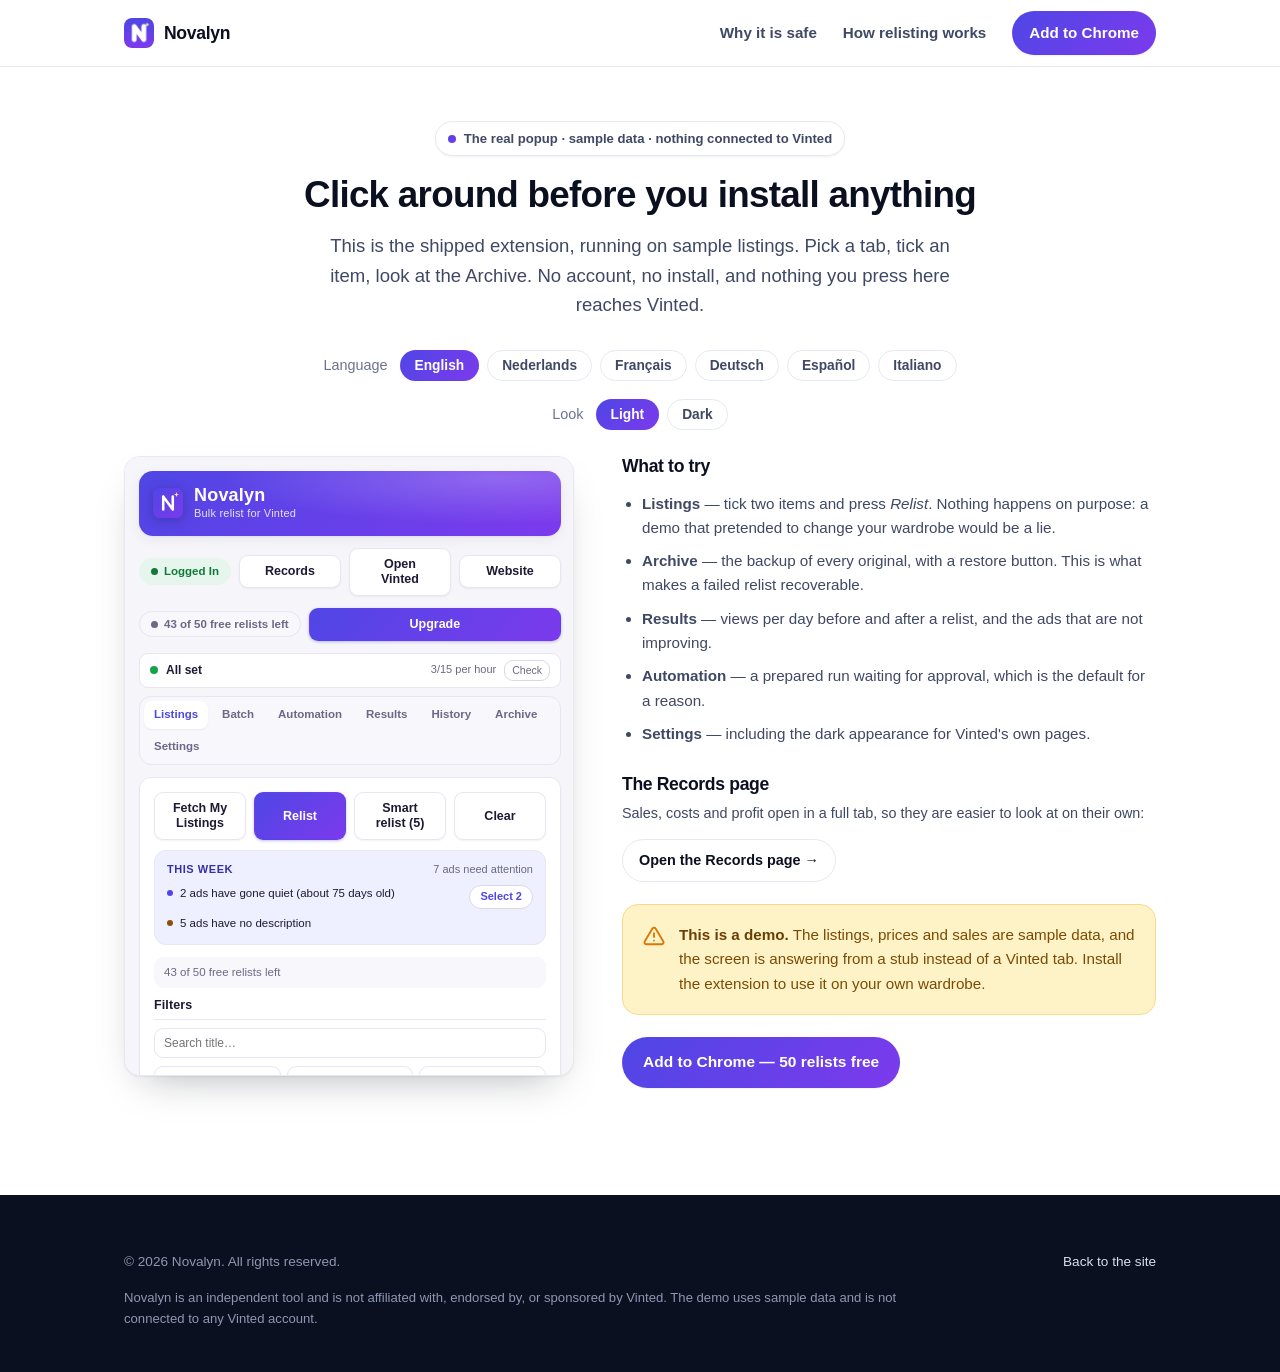
==== demo/index.html @ a6d48519 "Turn the site into a conversion page, add the live demo and NL/FR/DE guides The landing page now lea" ====
<!DOCTYPE html>
<html lang="en">
<head>
  <meta charset="utf-8" />
  <meta name="viewport" content="width=device-width, initial-scale=1" />
  <title>Try the Novalyn popup — live demo, no install</title>
  <meta name="description" content="Click through the real Novalyn popup with sample data: listings, archive, results and records. Nothing is connected to Vinted." />
  <link rel="icon" type="image/png" href="../assets/icon-128.png" />
  <link rel="stylesheet" href="../styles.css" />
  <meta name="robots" content="noindex" />
  <style>
    .demo-page { padding: 54px 0 90px; }
    .demo-page h1 { font-size: clamp(1.7rem, 3.6vw, 2.3rem); }
    .demo-notes { max-width: 780px; margin: 0 auto 30px; }
    .demo-notes .notice { margin-top: 20px; }
    .demo-side { display: grid; grid-template-columns: 450px 1fr; gap: 48px; align-items: start; }
    @media (max-width: 900px) { .demo-side { grid-template-columns: 1fr; gap: 28px; } }
    .demo-side h2 { font-size: 1.1rem; margin-top: 0; }
    .demo-side ul { padding-left: 20px; color: var(--ink-soft); font-size: 0.95rem; }
    .demo-side li { margin-bottom: 9px; }
  </style>
</head>
<body>
  <a class="skip-link" href="#main">Skip to content</a>

  <header class="site-header">
    <div class="wrap">
      <a class="brand" href="../index.html"><img src="../assets/icon-128.png" alt="" /><span>Novalyn</span></a>
      <nav class="nav" aria-label="Main">
        <a href="../index.html#safe">Why it is safe</a>
        <a href="../relist-vinted.html">How relisting works</a>
        <a class="btn btn--primary btn--sm" href="https://chromewebstore.google.com/detail/novalyn-%E2%80%94-vinted-relister/flnfapmkkmegfpbakndnlgehimpfccic">Add to Chrome</a>
      </nav>
    </div>
  </header>

  <main id="main" class="demo-page">
    <div class="wrap">
      <div class="demo-notes center">
        <span class="eyebrow"><span class="dot"></span> The real popup · sample data · nothing connected to Vinted</span>
        <h1>Click around before you install anything</h1>
        <p class="lede" style="margin:0 auto">
          This is the shipped extension, running on sample listings. Pick a tab, tick an item,
          look at the Archive. No account, no install, and nothing you press here reaches Vinted.
        </p>
      </div>

      <div class="demo-bar">
        <span class="small muted" style="margin-right:4px">Language</span>
        <button class="chip" data-lang="en" aria-pressed="true">English</button>
        <button class="chip" data-lang="nl" aria-pressed="false">Nederlands</button>
        <button class="chip" data-lang="fr" aria-pressed="false">Français</button>
        <button class="chip" data-lang="de" aria-pressed="false">Deutsch</button>
        <button class="chip" data-lang="es" aria-pressed="false">Español</button>
        <button class="chip" data-lang="it" aria-pressed="false">Italiano</button>
      </div>
      <div class="demo-bar" style="margin-bottom:26px">
        <span class="small muted" style="margin-right:4px">Look</span>
        <button class="chip" data-theme="light" aria-pressed="true">Light</button>
        <button class="chip" data-theme="dark" aria-pressed="false">Dark</button>
      </div>

      <div class="demo-side">
        <div class="demo-shell">
          <div class="demo-frame">
            <iframe id="demoFrame" title="Novalyn popup demo" src="harness/popup.html?lang=en&amp;theme=light&amp;hint=1"></iframe>
          </div>
        </div>

        <div>
          <h2>What to try</h2>
          <ul>
            <li><strong>Listings</strong> — tick two items and press <em>Relist</em>. Nothing happens on purpose: a demo that pretended to change your wardrobe would be a lie.</li>
            <li><strong>Archive</strong> — the backup of every original, with a restore button. This is what makes a failed relist recoverable.</li>
            <li><strong>Results</strong> — views per day before and after a relist, and the ads that are not improving.</li>
            <li><strong>Automation</strong> — a prepared run waiting for approval, which is the default for a reason.</li>
            <li><strong>Settings</strong> — including the dark appearance for Vinted's own pages.</li>
          </ul>

          <h2 style="margin-top:28px">The Records page</h2>
          <p class="small" style="color:var(--ink-soft)">
            Sales, costs and profit open in a full tab, so they are easier to look at on their own:
          </p>
          <p><a class="btn btn--ghost btn--sm" href="harness/options.html?theme=light">Open the Records page →</a></p>

          <div class="notice" style="margin-top:22px">
            <svg viewBox="0 0 24 24" fill="none" stroke="currentColor" stroke-width="2" stroke-linecap="round" stroke-linejoin="round" aria-hidden="true"><path d="M12 9v4M12 17h.01M10.3 3.9 1.8 18a2 2 0 0 0 1.7 3h17a2 2 0 0 0 1.7-3L13.7 3.9a2 2 0 0 0-3.4 0Z"/></svg>
            <p>
              <strong>This is a demo.</strong> The listings, prices and sales are sample data, and
              the screen is answering from a stub instead of a Vinted tab. Install the extension
              to use it on your own wardrobe.
            </p>
          </div>

          <p style="margin-top:22px">
            <a class="btn btn--primary" href="https://chromewebstore.google.com/detail/novalyn-%E2%80%94-vinted-relister/flnfapmkkmegfpbakndnlgehimpfccic">Add to Chrome — 50 relists free</a>
          </p>
        </div>
      </div>
    </div>
  </main>

  <div class="demo-toast" id="demoToast" role="status" aria-live="polite"></div>

  <footer class="site-footer">
    <div class="wrap">
      <div class="footer-bottom" style="border-top:0;margin-top:0;padding-top:0">
        <span>&copy; 2026 Novalyn. All rights reserved.</span>
        <span><a href="../index.html">Back to the site</a></span>
      </div>
      <p class="disclaimer">
        Novalyn is an independent tool and is not affiliated with, endorsed by, or sponsored by
        Vinted. The demo uses sample data and is not connected to any Vinted account.
      </p>
    </div>
  </footer>

  <script>
    (function () {
      var frame = document.getElementById('demoFrame');
      var state = { lang: 'en', theme: 'light' };

      function src() {
        return 'harness/popup.html?lang=' + state.lang + '&theme=' + state.theme + '&hint=1';
      }
      function render() {
        frame.src = src();
        document.querySelectorAll('[data-lang]').forEach(function (b) {
          b.setAttribute('aria-pressed', String(b.dataset.lang === state.lang));
        });
        document.querySelectorAll('[data-theme]').forEach(function (b) {
          b.setAttribute('aria-pressed', String(b.dataset.theme === state.theme));
        });
        var q = '?lang=' + state.lang + '&theme=' + state.theme;
        history.replaceState(null, '', q);
      }

      document.querySelectorAll('[data-lang]').forEach(function (b) {
        b.addEventListener('click', function () { state.lang = b.dataset.lang; render(); });
      });
      document.querySelectorAll('[data-theme]').forEach(function (b) {
        b.addEventListener('click', function () { state.theme = b.dataset.theme; render(); });
      });

      // The harness tells us when a real action was attempted, so the page can
      // say "sample data" instead of leaving the visitor guessing.
      var toast = document.getElementById('demoToast');
      var timer;
      window.addEventListener('message', function (event) {
        if (!event.data || !event.data.novalynDemo) return;
        toast.textContent = 'Demo only — nothing was sent to Vinted and nothing in your wardrobe changed.';
        toast.classList.add('show');
        clearTimeout(timer);
        timer = setTimeout(function () { toast.classList.remove('show'); }, 4200);
      });

      var params = new URLSearchParams(location.search);
      if (['en', 'nl', 'fr', 'de', 'es', 'it'].indexOf(params.get('lang')) !== -1) state.lang = params.get('lang');
      if (params.get('theme') === 'dark') state.theme = 'dark';
      render();
    })();
  </script>
</body>
</html>
---- styles.css ----
/* ==========================================================================
   Novalyn — marketing site
   Plain CSS, no build step. Brand: indigo -> violet, amber accent.
   ========================================================================== */

:root {
  --ink: #0b1020;
  --ink-soft: #3f4864;
  --muted: #6b7390;
  --line: #e7e9f2;
  --bg: #ffffff;
  --bg-soft: #f7f8fc;
  --bg-tint: #f1f0fe;

  --indigo: #4f46e5;
  --violet: #7c3aed;
  --amber: #d97706;
  --amber-bg: #fef3c7;

  --brand: linear-gradient(135deg, #4f46e5 0%, #7c3aed 100%);

  --radius: 16px;
  --radius-sm: 10px;
  --shadow-sm: 0 1px 2px rgba(11, 16, 32, 0.06);
  --shadow: 0 1px 2px rgba(11, 16, 32, 0.06), 0 18px 40px -20px rgba(11, 16, 32, 0.35);
  --maxw: 1080px;

  --font: -apple-system, BlinkMacSystemFont, "Segoe UI", Roboto, Helvetica, Arial,
    "Apple Color Emoji", "Segoe UI Emoji", sans-serif;
}

* { box-sizing: border-box; }

html { scroll-behavior: smooth; -webkit-text-size-adjust: 100%; }

body {
  margin: 0;
  font-family: var(--font);
  color: var(--ink);
  background: var(--bg);
  line-height: 1.6;
  font-size: 17px;
  -webkit-font-smoothing: antialiased;
}

h1, h2, h3 { line-height: 1.15; letter-spacing: -0.02em; margin: 0 0 0.4em; }
h1 { font-size: clamp(2rem, 5vw, 3.1rem); font-weight: 800; }
h2 { font-size: clamp(1.5rem, 3.4vw, 2.1rem); font-weight: 750; }
h3 { font-size: 1.15rem; font-weight: 700; }
p { margin: 0 0 1em; }
a { color: var(--indigo); text-decoration: none; }
a:hover { text-decoration: underline; }

.wrap { max-width: var(--maxw); margin: 0 auto; padding: 0 24px; }
.narrow { max-width: 720px; }
.center { text-align: center; }
.muted { color: var(--muted); }
.small { font-size: 0.9rem; }
.section { padding: 84px 0; }
.section--soft { background: var(--bg-soft); border-block: 1px solid var(--line); }
.section-head { max-width: 640px; margin: 0 auto 52px; text-align: center; }
.section-head p { color: var(--muted); font-size: 1.05rem; margin: 0; }

/* ---- Header ---------------------------------------------------------- */

.site-header {
  position: sticky;
  top: 0;
  z-index: 50;
  background: rgba(255, 255, 255, 0.82);
  backdrop-filter: saturate(180%) blur(12px);
  border-bottom: 1px solid var(--line);
}
.site-header .wrap {
  display: flex;
  align-items: center;
  gap: 20px;
  height: 66px;
}
.brand { display: inline-flex; align-items: center; gap: 10px; font-weight: 800; letter-spacing: -0.02em; color: var(--ink); }
.brand:hover { text-decoration: none; }
.brand img { width: 30px; height: 30px; border-radius: 8px; display: block; }
.brand span { font-size: 1.1rem; }
.nav { margin-left: auto; display: flex; align-items: center; gap: 26px; }
.nav a { color: var(--ink-soft); font-size: 0.95rem; font-weight: 550; }
.nav a:hover { color: var(--ink); text-decoration: none; }
.nav .btn { color: #fff; }
@media (max-width: 720px) { .nav a:not(.btn) { display: none; } }

/* ---- Buttons --------------------------------------------------------- */

.btn {
  display: inline-flex;
  align-items: center;
  justify-content: center;
  gap: 8px;
  padding: 12px 20px;
  border-radius: 999px;
  font-weight: 650;
  font-size: 0.97rem;
  border: 1px solid transparent;
  cursor: pointer;
  transition: transform 0.12s ease, box-shadow 0.12s ease, background 0.12s ease;
}
.btn:hover { text-decoration: none; transform: translateY(-1px); }
.btn--primary { background: var(--brand); color: #fff; box-shadow: var(--shadow-sm); }
.btn--primary:hover { box-shadow: var(--shadow); }
.btn--ghost { background: #fff; color: var(--ink); border-color: var(--line); }
.btn--ghost:hover { border-color: #cfd3e6; }
.btn--block { width: 100%; }
.btn--sm { padding: 9px 16px; font-size: 0.9rem; }

/* ---- Hero ------------------------------------------------------------ */

.hero {
  position: relative;
  overflow: hidden;
  padding: 92px 0 76px;
  background:
    radial-gradient(60% 60% at 15% 0%, #eef0ff 0%, rgba(238, 240, 255, 0) 60%),
    radial-gradient(55% 55% at 100% 10%, #f6ecff 0%, rgba(246, 236, 255, 0) 55%);
}
.hero-grid { display: grid; grid-template-columns: 1.15fr 0.85fr; gap: 56px; align-items: center; }
@media (max-width: 900px) { .hero-grid { grid-template-columns: 1fr; gap: 36px; } .hero { padding: 64px 0 56px; } }
.eyebrow {
  display: inline-flex;
  align-items: center;
  gap: 8px;
  padding: 6px 12px;
  border-radius: 999px;
  background: #fff;
  border: 1px solid var(--line);
  font-size: 0.82rem;
  font-weight: 600;
  color: var(--ink-soft);
  box-shadow: var(--shadow-sm);
  margin-bottom: 18px;
}
.eyebrow .dot { width: 8px; height: 8px; border-radius: 50%; background: var(--brand); }
.hero h1 .grad { background: var(--brand); -webkit-background-clip: text; background-clip: text; color: transparent; }
.lede { font-size: 1.16rem; color: var(--ink-soft); max-width: 34em; }
.cta-row { display: flex; flex-wrap: wrap; gap: 12px; margin: 26px 0 16px; }
.trust { display: flex; flex-wrap: wrap; gap: 8px 20px; color: var(--muted); font-size: 0.9rem; }
.trust span { display: inline-flex; align-items: center; gap: 7px; }
.trust svg { width: 16px; height: 16px; color: var(--violet); flex: none; }

/* App mock */
.mock {
  border-radius: 22px;
  background: #fff;
  border: 1px solid var(--line);
  box-shadow: var(--shadow);
  overflow: hidden;
}
.mock-bar { display: flex; align-items: center; gap: 7px; padding: 12px 14px; border-bottom: 1px solid var(--line); background: var(--bg-soft); }
.mock-bar i { width: 10px; height: 10px; border-radius: 50%; background: #d9dcec; display: block; }
.mock-bar .t { margin-left: 8px; font-size: 0.78rem; color: var(--muted); font-weight: 600; }
.mock-body { padding: 16px; }
.mock-row { display: flex; align-items: center; gap: 12px; padding: 10px; border: 1px solid var(--line); border-radius: 12px; margin-bottom: 10px; }
.mock-row:last-child { margin-bottom: 0; }
.mock-thumb { width: 42px; height: 42px; border-radius: 9px; background: var(--brand); flex: none; opacity: 0.92; }
.mock-thumb.b { background: linear-gradient(135deg, #f59e0b, #fbbf24); }
.mock-thumb.c { background: linear-gradient(135deg, #0ea5e9, #6366f1); }
.mock-lines { flex: 1; }
.mock-lines b { display: block; height: 9px; border-radius: 5px; background: #e7e9f2; margin-bottom: 6px; }
.mock-lines b:first-child { width: 62%; background: #d5d9ea; }
.mock-lines b:last-child { width: 38%; margin-bottom: 0; }
.mock-check { width: 20px; height: 20px; border-radius: 6px; background: var(--brand); flex: none; position: relative; }
.mock-check::after { content: ""; position: absolute; inset: 0; background: no-repeat center/12px url("data:image/svg+xml,%3Csvg xmlns='http://www.w3.org/2000/svg' viewBox='0 0 24 24' fill='none' stroke='white' stroke-width='3.2' stroke-linecap='round' stroke-linejoin='round'%3E%3Cpath d='M20 6 9 17l-5-5'/%3E%3C/svg%3E"); }
.mock-progress { margin-top: 14px; height: 8px; border-radius: 999px; background: #eceef8; overflow: hidden; }
.mock-progress i { display: block; height: 100%; width: 68%; background: var(--brand); border-radius: 999px; }
.mock-note { margin-top: 10px; font-size: 0.76rem; color: var(--muted); }

/* ---- Notice ---------------------------------------------------------- */

.notice {
  display: flex;
  gap: 14px;
  align-items: flex-start;
  padding: 18px 20px;
  border-radius: var(--radius);
  background: var(--amber-bg);
  border: 1px solid #fcd98a;
  color: #7c4a03;
}
.notice strong { color: #6a3e02; }
.notice svg { width: 22px; height: 22px; flex: none; margin-top: 2px; color: var(--amber); }
.notice p { margin: 0; font-size: 0.95rem; }

/* ---- Cards / grids --------------------------------------------------- */

.grid { display: grid; gap: 20px; }
.grid--3 { grid-template-columns: repeat(3, 1fr); }
.grid--2 { grid-template-columns: repeat(2, 1fr); }
@media (max-width: 900px) { .grid--3 { grid-template-columns: 1fr 1fr; } }
@media (max-width: 640px) { .grid--3, .grid--2 { grid-template-columns: 1fr; } }

.card {
  background: #fff;
  border: 1px solid var(--line);
  border-radius: var(--radius);
  padding: 24px;
  box-shadow: var(--shadow-sm);
}
.card h3 { margin-bottom: 6px; }
.card p { color: var(--ink-soft); margin: 0; font-size: 0.97rem; }
.icon-badge {
  width: 42px; height: 42px; border-radius: 12px; display: grid; place-items: center;
  background: var(--bg-tint); color: var(--indigo); margin-bottom: 14px;
}
.icon-badge svg { width: 22px; height: 22px; }

/* ---- Steps ----------------------------------------------------------- */

.steps { counter-reset: step; display: grid; gap: 20px; grid-template-columns: repeat(3, 1fr); }
@media (max-width: 900px) { .steps { grid-template-columns: 1fr; } }
.step { position: relative; padding-top: 8px; }
.step .num {
  counter-increment: step;
  width: 40px; height: 40px; border-radius: 12px; display: grid; place-items: center;
  background: var(--brand); color: #fff; font-weight: 800; margin-bottom: 16px;
}
.step .num::before { content: counter(step); }
.step h3 { margin-bottom: 6px; }
.step p { color: var(--ink-soft); margin: 0; font-size: 0.97rem; }

/* ---- Pricing --------------------------------------------------------- */

.plans { display: grid; gap: 22px; grid-template-columns: repeat(3, 1fr); align-items: start; }
@media (max-width: 900px) { .plans { grid-template-columns: 1fr; max-width: 460px; margin: 0 auto; } }
.plan {
  position: relative;
  background: #fff;
  border: 1px solid var(--line);
  border-radius: 20px;
  padding: 28px 26px;
  box-shadow: var(--shadow-sm);
}
.plan--featured { border: 2px solid transparent; background: linear-gradient(#fff, #fff) padding-box, var(--brand) border-box; box-shadow: var(--shadow); }
.plan .tag {
  position: absolute; top: -13px; left: 50%; transform: translateX(-50%);
  background: var(--brand); color: #fff; font-size: 0.72rem; font-weight: 700;
  letter-spacing: 0.06em; text-transform: uppercase; padding: 5px 12px; border-radius: 999px; white-space: nowrap;
}
.plan .name { font-weight: 700; font-size: 1.05rem; }
.plan .price { font-size: 2.6rem; font-weight: 800; letter-spacing: -0.03em; margin: 8px 0 2px; }
.plan .price small { font-size: 1rem; font-weight: 600; color: var(--muted); letter-spacing: 0; }
.plan .note { color: var(--muted); font-size: 0.9rem; min-height: 1.3em; margin-bottom: 18px; }
.plan ul { list-style: none; padding: 0; margin: 0 0 22px; }
.plan li { display: flex; gap: 10px; align-items: flex-start; padding: 7px 0; font-size: 0.95rem; color: var(--ink-soft); }
.plan li svg { width: 18px; height: 18px; color: var(--indigo); flex: none; margin-top: 3px; }
.plan--featured .price { color: var(--indigo); }
.pricing-foot { text-align: center; color: var(--muted); font-size: 0.92rem; margin-top: 26px; }

/* ---- FAQ ------------------------------------------------------------- */

.faq { max-width: 760px; margin: 0 auto; }
.faq details {
  border: 1px solid var(--line);
  border-radius: var(--radius-sm);
  background: #fff;
  margin-bottom: 12px;
  padding: 0 18px;
  box-shadow: var(--shadow-sm);
}
.faq summary {
  cursor: pointer; list-style: none; font-weight: 650; padding: 16px 0;
  display: flex; justify-content: space-between; gap: 16px; align-items: center;
}
.faq summary::-webkit-details-marker { display: none; }
.faq summary::after { content: "+"; font-size: 1.3rem; color: var(--muted); font-weight: 400; }
.faq details[open] summary::after { content: "\2013"; }
.faq details p { color: var(--ink-soft); margin: 0 0 16px; font-size: 0.97rem; }

/* ---- Legal / prose pages --------------------------------------------- */

.page-head { padding: 64px 0 8px; }
.page-head h1 { font-size: clamp(1.8rem, 4vw, 2.6rem); }
.prose { padding: 32px 0 96px; }
.prose h2 { font-size: 1.35rem; margin-top: 44px; }
.prose h2:first-child { margin-top: 0; }
.prose ul { color: var(--ink-soft); padding-left: 22px; }
.prose li { margin-bottom: 8px; }
.prose li::marker { color: var(--indigo); }
.prose .meta { color: var(--muted); font-size: 0.9rem; }
.prose strong { color: var(--ink); }
.callout {
  border-left: 3px solid var(--indigo);
  background: var(--bg-soft);
  padding: 16px 20px;
  border-radius: 0 var(--radius-sm) var(--radius-sm) 0;
  margin: 24px 0;
}
.callout p:last-child { margin-bottom: 0; }

/* ---- Footer ---------------------------------------------------------- */

.site-footer { background: var(--ink); color: #c3c8dd; padding: 56px 0 30px; }
.site-footer a { color: #d9dcec; }
.footer-grid { display: grid; grid-template-columns: 1.6fr 1fr 1fr; gap: 36px; }
.footer-grid--4 { grid-template-columns: 1.5fr 1fr 1fr 1fr; }
@media (max-width: 760px) { .footer-grid { grid-template-columns: 1fr; gap: 28px; } }
.site-footer .brand { color: #fff; }
.site-footer .brand span { color: #fff; }
.footer-tag { color: #9aa1bd; font-size: 0.92rem; margin-top: 12px; max-width: 30em; }
.footer-col h4 { color: #fff; font-size: 0.82rem; text-transform: uppercase; letter-spacing: 0.08em; margin: 0 0 12px; }
.footer-col a { display: block; padding: 4px 0; font-size: 0.94rem; }
.footer-bottom { border-top: 1px solid rgba(255, 255, 255, 0.12); margin-top: 40px; padding-top: 22px; font-size: 0.85rem; color: #8f96b3; display: flex; flex-wrap: wrap; gap: 8px 24px; justify-content: space-between; }
.disclaimer { font-size: 0.82rem; color: #8f96b3; margin-top: 14px; max-width: 62em; }

/* ---- Screenshots ----------------------------------------------------- */

/* Grid tracks default to `min-width: auto`, and a replaced element's intrinsic
   width is its attribute width — a 700px screenshot then forces the column
   wider than the phone it is displayed on. */
.hero-grid > *, .shot-grid > *, .compare-wrap > * { min-width: 0; }
figure { margin: 0; max-width: 100%; }

/* A screenshot is taller than any sensible slot on the page, and a hard cut can
   slice a button in half. The fade makes the bottom edge deliberate instead of
   accidental. */
.shot-clip {
  overflow: hidden;
  border-radius: 16px;
  border: 1px solid var(--line);
  box-shadow: var(--shadow);
  background: #fff;
  -webkit-mask-image: linear-gradient(to bottom, #000 84%, rgba(0, 0, 0, 0) 100%);
  mask-image: linear-gradient(to bottom, #000 84%, rgba(0, 0, 0, 0) 100%);
}
.shot-clip .shot {
  border: 0;
  border-radius: 0;
  box-shadow: none;
}
.shot-clip--hero { height: 600px; }
.shot-clip--tall { height: 460px; }
@media (max-width: 820px) { .shot-clip--hero { height: 520px; } .shot-clip--tall { height: 420px; } }

.shot {
  display: block;
  max-width: 100%;
  width: 100%;
  height: auto;
  border-radius: 16px;
  border: 1px solid var(--line);
  box-shadow: var(--shadow);
  background: #fff;
}
.shot-frame { position: relative; }
.shot-frame figcaption {
  margin-top: 12px;
  font-size: 0.88rem;
  color: var(--muted);
  text-align: center;
}
.shot-frame figcaption strong { color: var(--ink-soft); display: block; font-size: 0.95rem; }
.shot-grid { display: grid; grid-template-columns: 1fr 1fr; gap: 32px; align-items: start; }
@media (max-width: 820px) { .shot-grid { grid-template-columns: 1fr; gap: 28px; } }

/* ---- The safe order -------------------------------------------------- */

.order { display: grid; grid-template-columns: repeat(4, 1fr); gap: 16px; margin-top: 8px; }
@media (max-width: 900px) { .order { grid-template-columns: 1fr 1fr; } }
@media (max-width: 520px) { .order { grid-template-columns: 1fr; } }
.order-step {
  position: relative;
  background: #fff;
  border: 1px solid var(--line);
  border-radius: var(--radius);
  padding: 18px 18px 16px;
  box-shadow: var(--shadow-sm);
}
.order-step .n {
  width: 26px; height: 26px; border-radius: 8px; display: grid; place-items: center;
  background: var(--bg-tint); color: var(--indigo); font-weight: 800; font-size: 0.8rem;
  margin-bottom: 10px;
}
.order-step h3 { font-size: 1rem; margin-bottom: 4px; }
.order-step p { margin: 0; font-size: 0.9rem; color: var(--ink-soft); }
.order-step--last { background: #fff8f6; border-color: #f6d3c7; }
.order-step--last .n { background: #fde8e2; color: #b42318; }

/* ---- Comparison table ------------------------------------------------ */

.compare-wrap { overflow-x: auto; -webkit-overflow-scrolling: touch; }
.compare {
  width: 100%;
  min-width: 640px;
  border-collapse: separate;
  border-spacing: 0;
  background: #fff;
  border: 1px solid var(--line);
  border-radius: 18px;
  overflow: hidden;
  box-shadow: var(--shadow-sm);
}
.compare th, .compare td {
  padding: 15px 18px;
  text-align: left;
  font-size: 0.94rem;
  border-bottom: 1px solid var(--line);
  vertical-align: top;
}
.compare thead th {
  background: var(--bg-soft);
  font-size: 0.76rem;
  text-transform: uppercase;
  letter-spacing: 0.07em;
  color: var(--muted);
  font-weight: 700;
}
.compare thead th.us { color: var(--indigo); }
.compare tbody th { font-weight: 600; color: var(--ink); width: 34%; }
.compare td.us { background: #fbfaff; }
.compare tbody tr:last-child th, .compare tbody tr:last-child td { border-bottom: 0; }
.compare .yes, .compare .no { display: inline-flex; gap: 8px; align-items: flex-start; }
.compare .yes::before, .compare .no::before { font-weight: 800; line-height: 1.5; }
.compare .yes::before { content: "\2713"; color: #0f766e; }
.compare .no::before { content: "\2715"; color: #b42318; }
.compare .no { color: var(--ink-soft); }

/* ---- Closing band ---------------------------------------------------- */

.band {
  background: var(--ink);
  color: #e6e8f4;
  padding: 72px 0;
  text-align: center;
}
.band h2 { color: #fff; }
.band p { color: #b6bcd6; max-width: 34em; margin: 0 auto 26px; }
.band .trust { justify-content: center; color: #9aa1bd; }
.band .trust svg { color: #a78bfa; }
.band .btn--ghost { background: transparent; color: #fff; border-color: rgba(255, 255, 255, 0.28); }
.band .btn--ghost:hover { border-color: rgba(255, 255, 255, 0.55); }

/* ---- Demo page ------------------------------------------------------- */

.demo-shell { width: 450px; max-width: 100%; margin: 0 auto; }
.demo-frame {
  width: 450px;
  height: 620px;
  border-radius: 16px;
  overflow: hidden;
  border: 1px solid var(--line);
  box-shadow: var(--shadow);
  background: #fff;
}
.demo-frame iframe { width: 100%; height: 100%; border: 0; display: block; }
@media (max-width: 520px) {
  .demo-shell { width: 351px; }
  .demo-frame { transform: scale(0.78); transform-origin: top left; }
}
.demo-bar {
  display: flex;
  flex-wrap: wrap;
  gap: 8px;
  align-items: center;
  justify-content: center;
  margin-bottom: 18px;
}
.demo-bar .chip {
  border: 1px solid var(--line);
  background: #fff;
  color: var(--ink-soft);
  border-radius: 999px;
  padding: 7px 14px;
  font-size: 0.86rem;
  font-weight: 600;
  cursor: pointer;
}
.demo-bar .chip[aria-pressed="true"] { background: var(--brand); color: #fff; border-color: transparent; }
.demo-toast {
  position: fixed;
  left: 50%;
  bottom: 24px;
  transform: translate(-50%, 12px);
  background: var(--ink);
  color: #fff;
  padding: 12px 18px;
  border-radius: 12px;
  font-size: 0.9rem;
  box-shadow: var(--shadow);
  opacity: 0;
  pointer-events: none;
  transition: opacity 0.2s ease, transform 0.2s ease;
  z-index: 200;
  max-width: min(560px, calc(100% - 32px));
}
.demo-toast.show { opacity: 1; transform: translate(-50%, 0); }

/* ---- Utilities ------------------------------------------------------- */

.sr-only { position: absolute; width: 1px; height: 1px; padding: 0; margin: -1px; overflow: hidden; clip: rect(0 0 0 0); white-space: nowrap; border: 0; }
.skip-link { position: absolute; left: -999px; }
.skip-link:focus { left: 12px; top: 12px; background: #fff; padding: 10px 14px; border-radius: 8px; z-index: 100; box-shadow: var(--shadow); }

@media (prefers-reduced-motion: reduce) {
  html { scroll-behavior: auto; }
  .btn:hover { transform: none; }
}
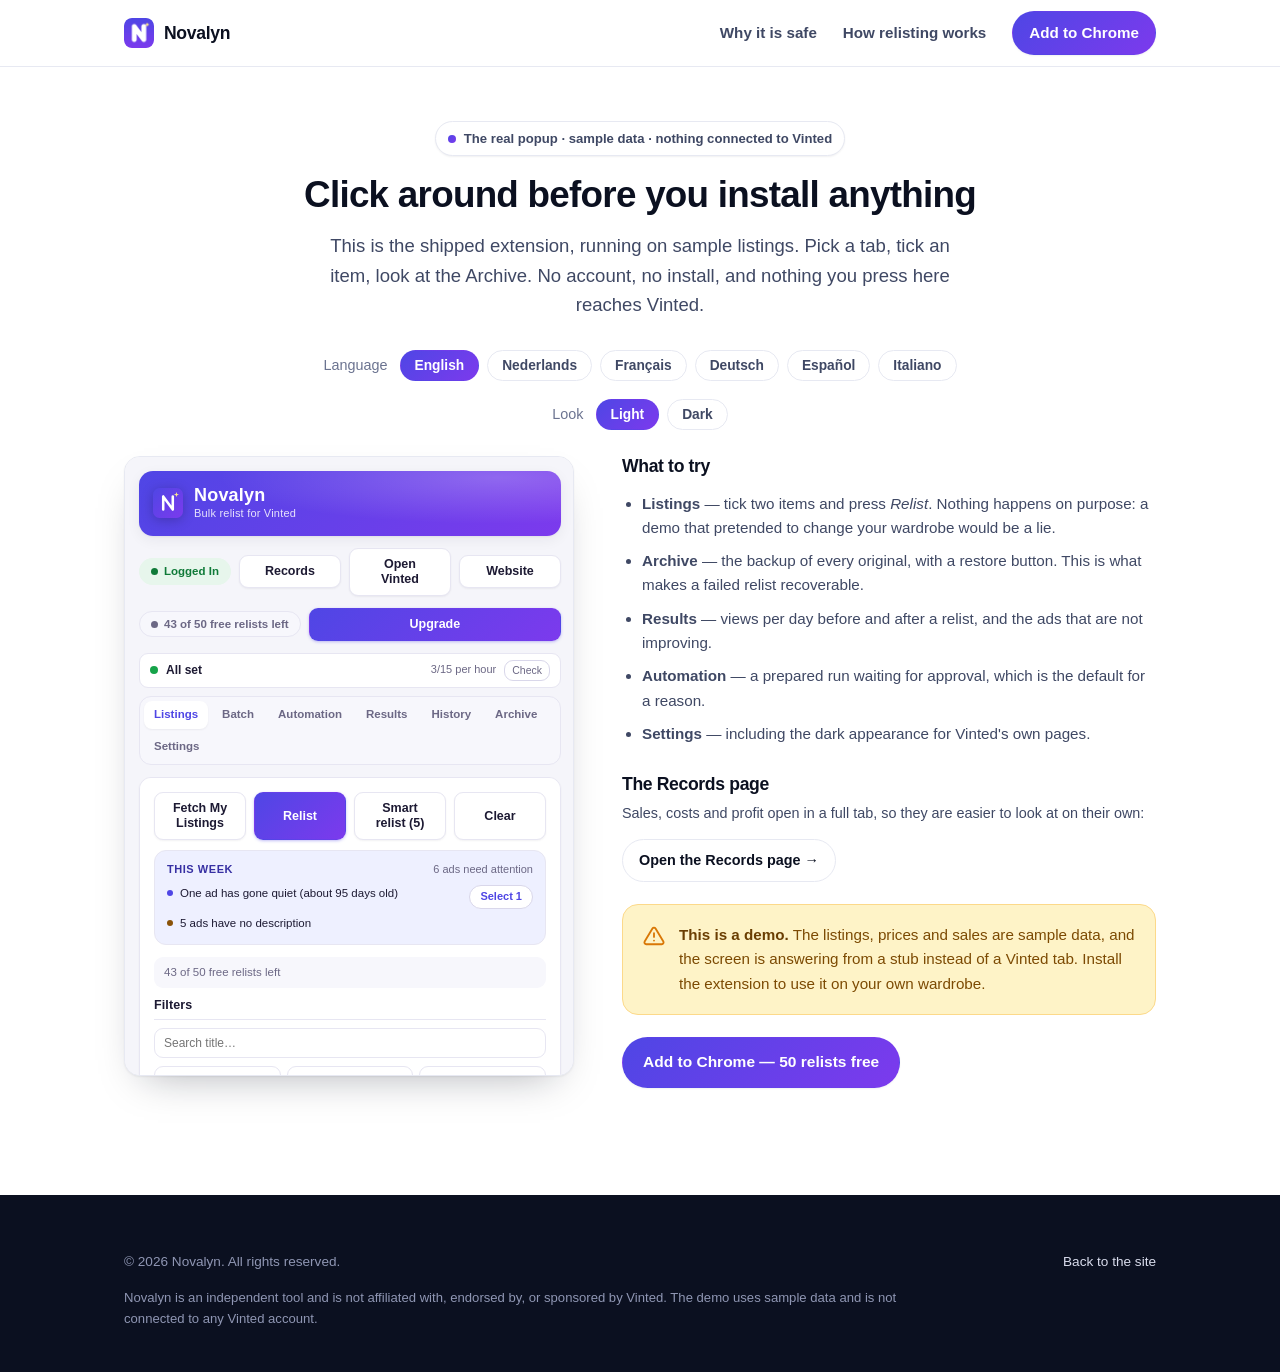
==== commit a0eae48f: "Add structured data, a cookieless counter and Spanish/Italian guides The site had OG tags and nothin" ====
--- a/demo/index.html
+++ b/demo/index.html
@@ -8,6 +8,7 @@
   <link rel="icon" type="image/png" href="../assets/icon-128.png" />
   <link rel="stylesheet" href="../styles.css" />
   <meta name="robots" content="noindex" />
+  <script src="../assets/analytics.js" defer></script>
   <style>
     .demo-page { padding: 54px 0 90px; }
     .demo-page h1 { font-size: clamp(1.7rem, 3.6vw, 2.3rem); }
@@ -136,7 +137,14 @@
       }
 
       document.querySelectorAll('[data-lang]').forEach(function (b) {
-        b.addEventListener('click', function () { state.lang = b.dataset.lang; render(); });
+        b.addEventListener('click', function () {
+          state.lang = b.dataset.lang;
+          render();
+          // Optional: absent until assets/analytics.js carries a website id.
+          if (window.umami && typeof window.umami.track === 'function') {
+            window.umami.track('lang-pick', { lang: state.lang });
+          }
+        });
       });
       document.querySelectorAll('[data-theme]').forEach(function (b) {
         b.addEventListener('click', function () { state.theme = b.dataset.theme; render(); });
